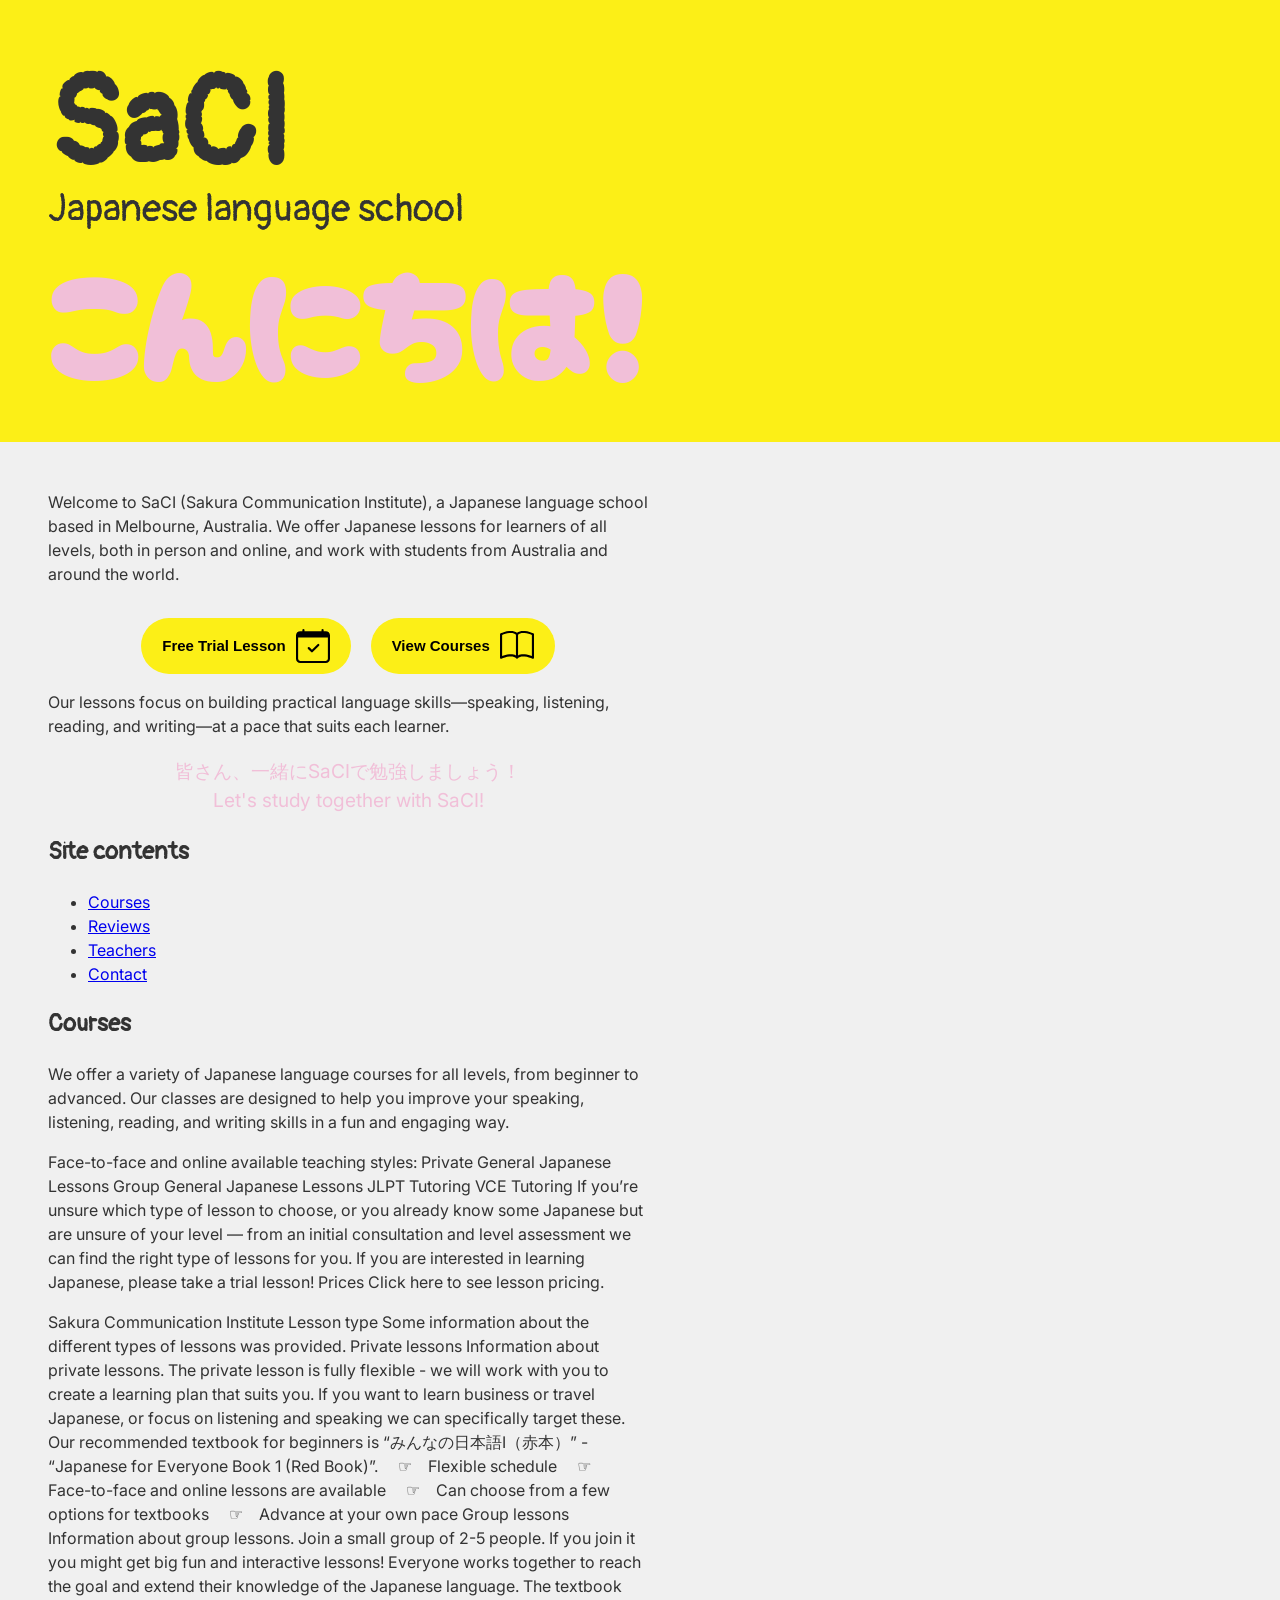
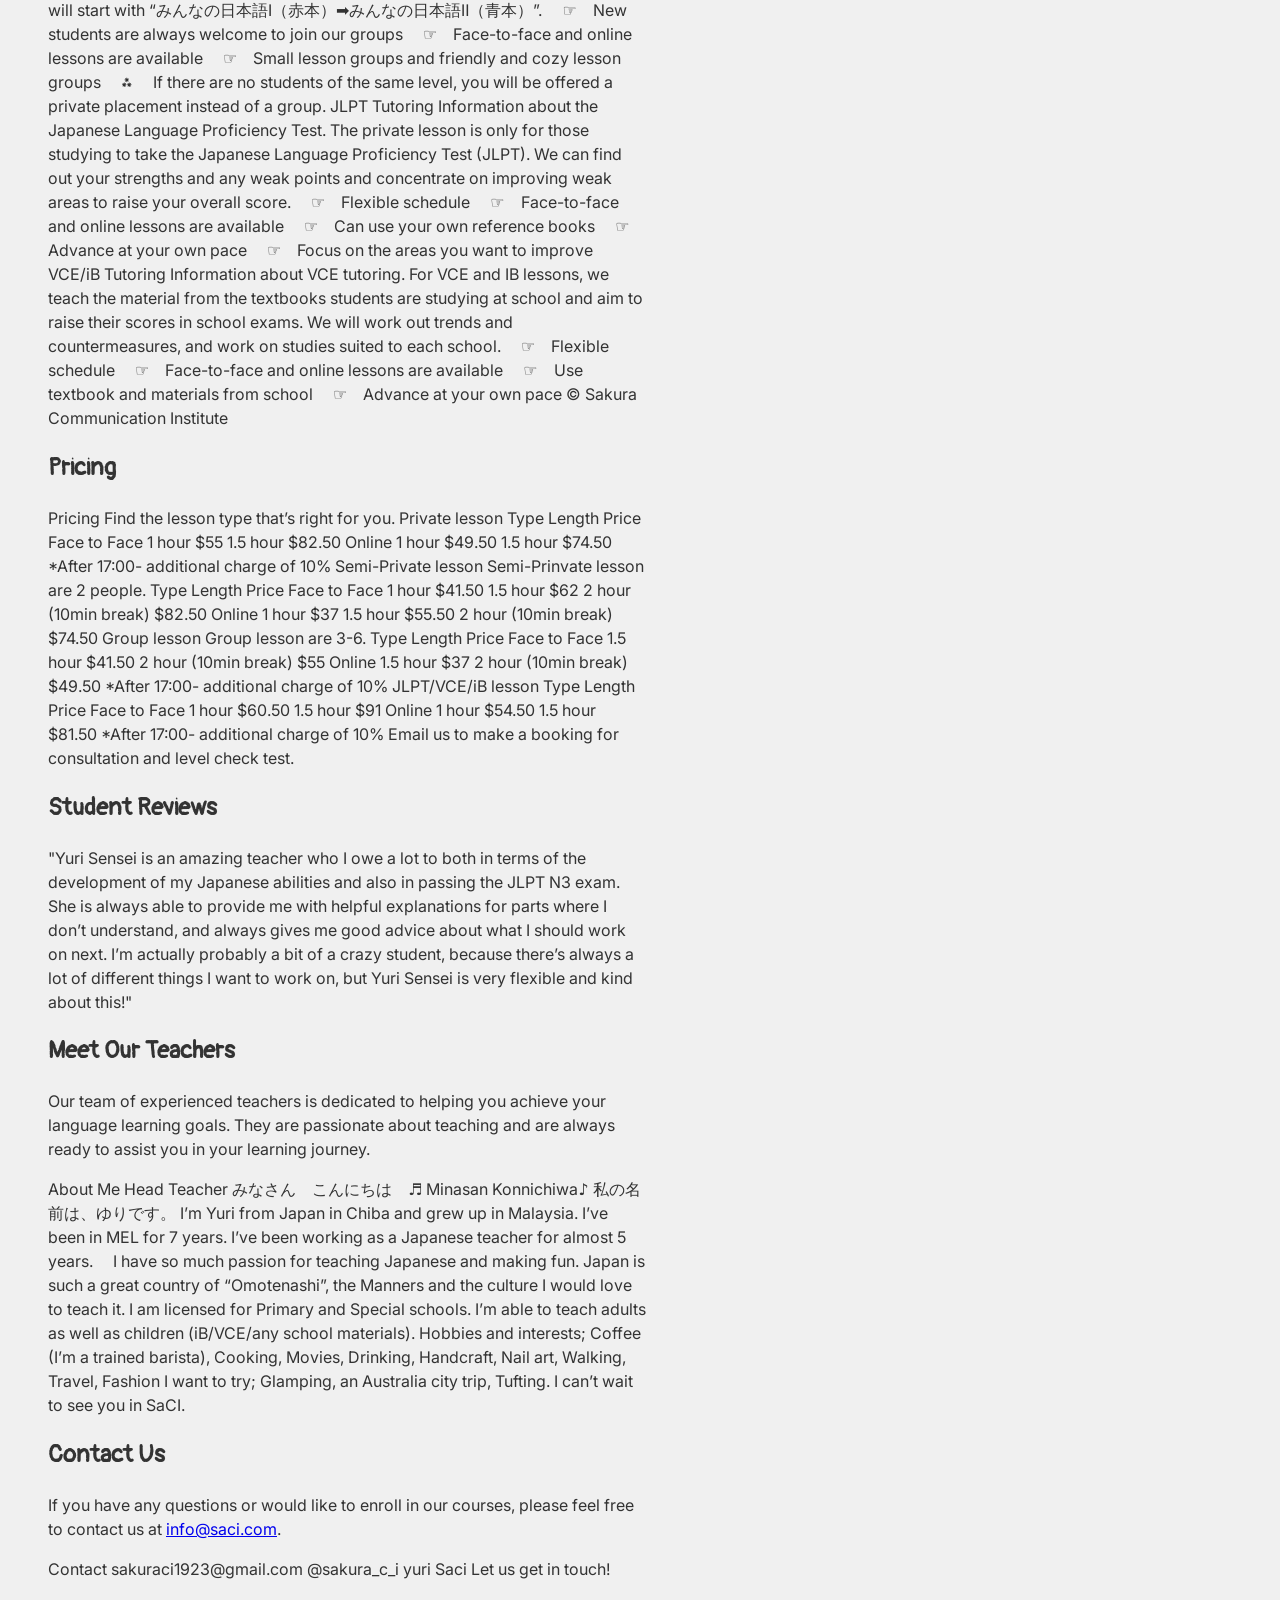
==== contact.html @ 6fa73f27 "Left aligned style" ====
<!doctype html>
<html lang="en">

<head>
    <meta charset="utf-8">
    <meta name="viewport" content="width=device-width, initial-scale=1.0">
    <link rel="stylesheet" href="css/default.css">
    <link rel="preconnect" href="https://fonts.googleapis.com">
    <link rel="preconnect" href="https://fonts.gstatic.com" crossorigin>
    <link
        href="https://fonts.googleapis.com/css2?family=Inter:ital,opsz,wght@0,14..32,100..900;1,14..32,100..900&display=swap"
        rel="stylesheet">
    <link href="https://fonts.googleapis.com/css2?family=Cherry+Bomb+One&family=Pangolin&display=swap" rel="stylesheet">
    <title>SaCI &mdash; Japanese language school</title>
</head>

<body>
    <div class="banner">
        <h1 class="saci-logo">SaCI</h1>
        <p class="saci-subtitle">Japanese language school</p>

        <p class="greeting">
            <span lang="ja" class="cherry-bomb-one-regular">こんにちは！</span>
        </p>
    </div>
    <div class="wrapper">

        <p>Welcome to SaCI (Sakura Communication Institute), a Japanese language school based in Melbourne, Australia.
            We offer Japanese lessons for learners of all levels, both in person and online, and work with students from
            Australia and around the world.</p>


        <div class="cta-buttons">
            <a href="trial.html">
            <button>
                <span>Free Trial Lesson</span>
                <svg xmlns="http://www.w3.org/2000/svg" width="34" height="34" fill="currentColor"
                    class="bi bi-calendar-check" viewBox="0 0 16 16">
                    <path
                        d="M10.854 7.146a.5.5 0 0 1 0 .708l-3 3a.5.5 0 0 1-.708 0l-1.5-1.5a.5.5 0 1 1 .708-.708L7.5 9.793l2.646-2.647a.5.5 0 0 1 .708 0" />
                    <path
                        d="M3.5 0a.5.5 0 0 1 .5.5V1h8V.5a.5.5 0 0 1 1 0V1h1a2 2 0 0 1 2 2v11a2 2 0 0 1-2 2H2a2 2 0 0 1-2-2V3a2 2 0 0 1 2-2h1V.5a.5.5 0 0 1 .5-.5M1 4v10a1 1 0 0 0 1 1h12a1 1 0 0 0 1-1V4z" />
                </svg>
            </button>
            </a>

            <a href="courses.html">
            <button>
                <span>View Courses</span>
                <svg xmlns="http://www.w3.org/2000/svg" width="34" height="34" fill="currentColor" class="bi bi-book"
                    viewBox="0 0 16 16">
                    <path
                        d="M1 2.828c.885-.37 2.154-.769 3.388-.893 1.33-.134 2.458.063 3.112.752v9.746c-.935-.53-2.12-.603-3.213-.493-1.18.12-2.37.461-3.287.811zm7.5-.141c.654-.689 1.782-.886 3.112-.752 1.234.124 2.503.523 3.388.893v9.923c-.918-.35-2.107-.692-3.287-.81-1.094-.111-2.278-.039-3.213.492zM8 1.783C7.015.936 5.587.81 4.287.94c-1.514.153-3.042.672-3.994 1.105A.5.5 0 0 0 0 2.5v11a.5.5 0 0 0 .707.455c.882-.4 2.303-.881 3.68-1.02 1.409-.142 2.59.087 3.223.877a.5.5 0 0 0 .78 0c.633-.79 1.814-1.019 3.222-.877 1.378.139 2.8.62 3.681 1.02A.5.5 0 0 0 16 13.5v-11a.5.5 0 0 0-.293-.455c-.952-.433-2.48-.952-3.994-1.105C10.413.809 8.985.936 8 1.783" />
                </svg>
            </button>
            </a>
            <!-- https://icons.getbootstrap.com/icons/book/ -->
        </div>

        <p>Our lessons focus on building practical language skills—speaking, listening, reading, and writing—at a pace
            that suits each learner.</p>

        <p lang="ja" class="body-large">皆さん、一緒にSaCIで勉強しましょう！</br>Let's study together with SaCI!</p>

        <nav>
            <h2>Site contents</h2>
            <ul>
                <li><a href="#courses">Courses</a></li>
                <li><a href="#reviews">Reviews</a></li>
                <li><a href="#teachers">Teachers</a></li>
                <li><a href="#contact">Contact</a></li>
            </ul>
        </nav>

        <section id="courses">
            <h2>Courses</h2>
            <p>We offer a variety of Japanese language courses for all levels, from beginner to advanced. Our classes
                are designed to help you improve your speaking, listening, reading, and writing skills in a fun and
                engaging way.</p>

            <p>Face-to-face and online available teaching styles:

                Private General Japanese Lessons
                Group General Japanese Lessons
                JLPT Tutoring
                VCE Tutoring
                If you’re unsure which type of lesson to choose, or you already know some Japanese but are unsure of
                your level — from an initial consultation and level assessment we can find the right type of lessons for
                you.

                If you are interested in learning Japanese, please take a trial lesson!

                Prices
                Click here to see lesson pricing.</p>

            <p> Sakura Communication Institute
                Lesson type
                Some information about the different types of lessons was provided.

                Private lessons
                Information about private lessons.

                The private lesson is fully flexible - we will work with you to create a learning plan that suits you.
                If you want to learn business or travel Japanese, or focus on listening and speaking we can specifically
                target these.

                Our recommended textbook for beginners is “みんなの日本語Ⅰ（赤本）” - “Japanese for Everyone Book 1 (Red Book)”.

                　☞　Flexible schedule

                　☞　Face-to-face and online lessons are available

                　☞　Can choose from a few options for textbooks

                　☞　Advance at your own pace

                Group lessons
                Information about group lessons.

                Join a small group of 2-5 people. If you join it you might get big fun and interactive lessons! Everyone
                works together to reach the goal and extend their knowledge of the Japanese language.

                The textbook will start with “みんなの日本語Ⅰ（赤本）➡みんなの日本語Ⅱ（青本）”.

                　☞　New students are always welcome to join our groups

                　☞　Face-to-face and online lessons are available

                　☞　Small lesson groups and friendly and cozy lesson groups

                　⁂ 　If there are no students of the same level, you will be offered a private placement instead of a
                group.

                JLPT Tutoring
                Information about the Japanese Language Proficiency Test.

                The private lesson is only for those studying to take the Japanese Language Proficiency Test (JLPT). We
                can find out your strengths and any weak points and concentrate on improving weak areas to raise your
                overall score.

                　☞　Flexible schedule

                　☞　Face-to-face and online lessons are available

                　☞　Can use your own reference books

                　☞　Advance at your own pace

                　☞　Focus on the areas you want to improve

                VCE/iB Tutoring
                Information about VCE tutoring.

                For VCE and IB lessons, we teach the material from the textbooks students are studying at school and aim
                to raise their scores in school exams.

                We will work out trends and countermeasures, and work on studies suited to each school.

                　☞　Flexible schedule

                　☞　Face-to-face and online lessons are available

                　☞　Use textbook and materials from school

                　☞　Advance at your own pace

                © Sakura Communication Institute</p>
        </section>

        <section id="Pricing">
            <h2>Pricing</h2>
            <p>Pricing
                Find the lesson type that’s right for you.

                Private lesson
                Type Length Price
                Face to Face 1 hour $55
                1.5 hour $82.50
                Online 1 hour $49.50
                1.5 hour $74.50
                *After 17:00- additional charge of 10%

                Semi-Private lesson
                Semi-Prinvate lesson are 2 people.

                Type Length Price
                Face to Face 1 hour $41.50
                1.5 hour $62
                2 hour (10min break) $82.50
                Online 1 hour $37
                1.5 hour $55.50
                2 hour (10min break) $74.50
                Group lesson
                Group lesson are 3-6.

                Type Length Price
                Face to Face 1.5 hour $41.50
                2 hour (10min break) $55
                Online 1.5 hour $37
                2 hour (10min break) $49.50
                *After 17:00- additional charge of 10%

                JLPT/VCE/iB lesson
                Type Length Price
                Face to Face 1 hour $60.50
                1.5 hour $91
                Online 1 hour $54.50
                1.5 hour $81.50
                *After 17:00- additional charge of 10%

                Email us to make a booking for consultation and level check test.</p>
        </section>

        <section id="reviews">
            <h2>Student Reviews</h2>
            <p>"Yuri Sensei is an amazing teacher who I owe a lot to both in terms of the development of my Japanese
                abilities and also in passing the JLPT N3 exam. She is always able to provide me with helpful
                explanations for parts where I don’t understand, and always gives me good advice about what I should
                work on next. I’m actually probably a bit of a crazy student, because there’s always a lot of different
                things I want to work on, but Yuri Sensei is very flexible and kind about this!"</p>
        </section>

        <section id="teachers">
            <h2>Meet Our Teachers</h2>
            <p>Our team of experienced teachers is dedicated to helping you achieve your language learning goals. They
                are passionate about teaching and are always ready to assist you in your learning journey.</p>
            <p>About Me
                Head Teacher
                みなさん　こんにちは　♬

                Minasan Konnichiwa♪

                私の名前は、ゆりです。

                I’m Yuri from Japan in Chiba and grew up in Malaysia. I’ve been in MEL for 7 years.

                I’ve been working as a Japanese teacher for almost 5 years.　

                I have so much passion for teaching Japanese and making fun. Japan is such a great country of
                “Omotenashi”, the Manners and the culture I would love to teach it.

                I am licensed for Primary and Special schools. I’m able to teach adults as well as children (iB/VCE/any
                school materials).

                Hobbies and interests; Coffee (I’m a trained barista), Cooking, Movies, Drinking, Handcraft, Nail art,
                Walking, Travel, Fashion

                I want to try; Glamping, an Australia city trip, Tufting.

                I can’t wait to see you in SaCI.</p>
        </section>

        <section id="contact">
            <h2>Contact Us</h2>
            <p>If you have any questions or would like to enroll in our courses, please feel free to contact us at <a
                    href="mailto:info@saci.com">info@saci.com</a>.</p>
            <p>Contact
                sakuraci1923@gmail.com

                @sakura_c_i

                yuri Saci

                Let us get in touch!</p>
        </section>

    </div>
</body>

</html>
---- css/default.css ----
/* define a color variable */
:root {
    --primary-color: #ff6347;
    /* tomato */
    --secondary-color: #4caf50;
    /* green */
    --background-color: #f0f0f0;
    /* --background-color: #f0efe7; */
    /* light gray */
    --text-color: #333333;
    /* dark gray */

    --saci-yellow: #fcef17;
    --saci-green: #afd463;
    --saci-pink: #f1bfd8;
}

body {
    font-weight: 400;
    font-style: normal;
    color: var(--text-color);
    margin: 0;
    background-color: var(--background-color);
}

.banner {
    background-color: var(--saci-yellow);
    /* background-image: url("../media/pink-riso.jpg"); */
    padding: 3em;
}

.saci-logo {
    color: var(--text-color);
    font-family: "Pangolin", cursive;
    /* make this text wide enough to fit the container */
    /* font-size: clamp(1.5rem, 6vw, 5rem); */
    font-size: calc((100vw - 2em) / 10);
    margin: 0;
    padding: 0;
}

.saci-subtitle {
    color: var(--text-color);
    font-family: "Pangolin", cursive;
    font-size: calc((100vw - 2em) / 32);
    margin: 0;
    padding: 0;
    line-height: 0.25;
}

.greeting {
    color: var(--saci-pink);
    font-size: calc((100vw - 2em) / 8);
    margin: 0.25em 0 0 0;
    padding: 0;
    line-height: 0.8;
}

.wrapper {
    margin: 3em;
    max-width: 60ch;
    font-family: "Inter", system-ui;
    line-height: 1.5;
}

.cherry-bomb-one-regular {
  font-family: "Cherry Bomb One", system-ui;
  font-weight: 400;
  font-style: normal;
  /* font-size: 3em; */
}

.body-large {
    font-size: larger;
    color: var(--saci-pink);
    text-align: center;
}

h1, h2, h3, h4, h5, h6 {
    font-family: "Pangolin", cursive;
    font-weight: 700;
    font-style: normal;
}

/* * * * BUTTON * * * */

.cta-buttons {
    display: flex;
    gap: 20px;
    justify-content: center;
    margin-top: 2em;
}

.cta-buttons a {
    text-decoration: none;
}

button {
  cursor: pointer;
  font-weight: 700;
  transition: all 0.2s;
  padding: 10px 20px;
  border-radius: 100px;
  background: var(--saci-yellow);
  border: 1px solid transparent;
  display: flex;
  align-items: center;
  font-size: 15px;
}

button:hover {
  background: #fce117;
}

button > svg {
  width: 34px;
  margin-left: 10px;
  transition: transform 0.3s ease-in-out;
}

button:hover svg {
  transform: translateX(5px);
}

button:active {
  transform: scale(0.95);
}
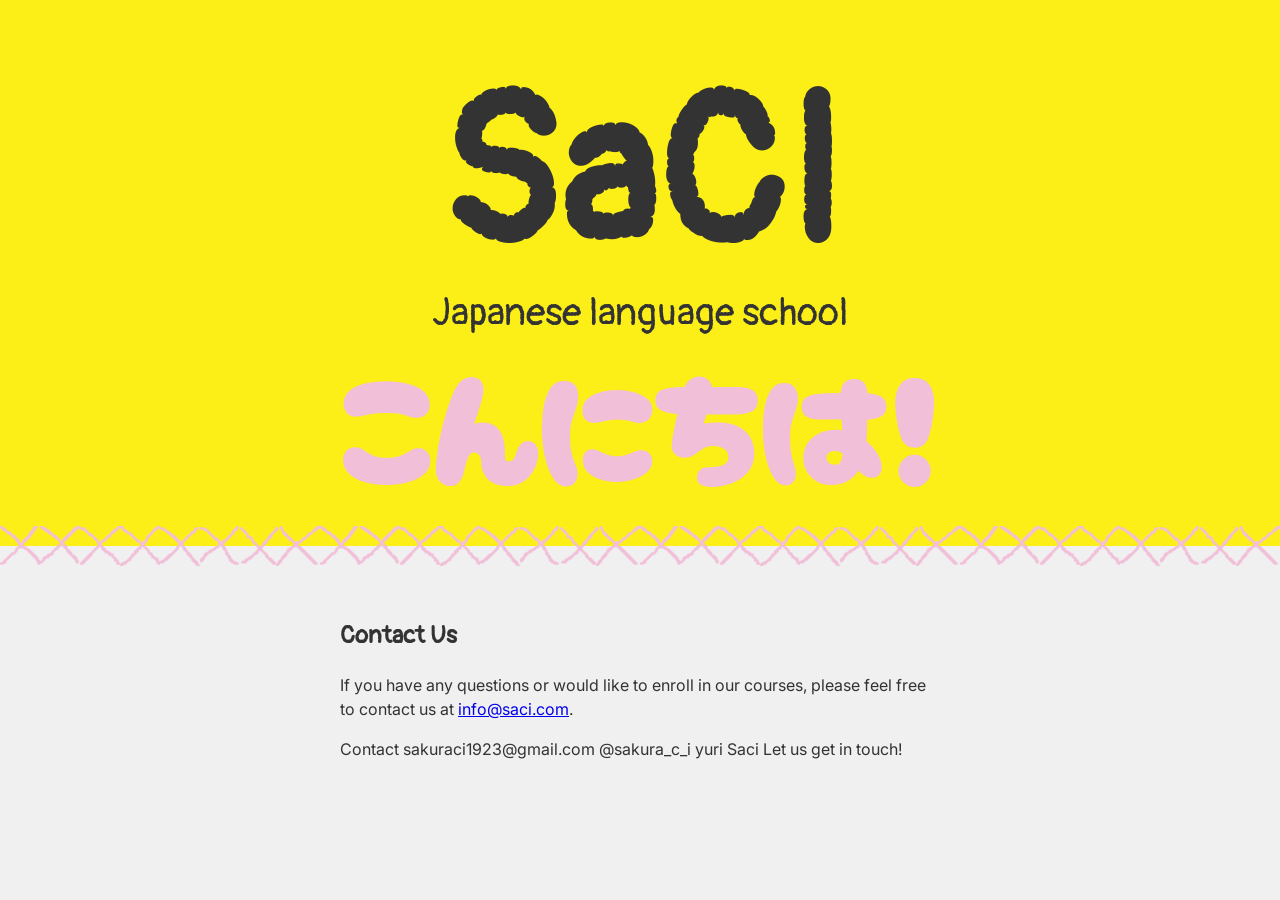
==== commit 27517d71: "Centred style" ====
--- a/contact.html
+++ b/contact.html
@@ -16,7 +16,7 @@
 
 <body>
     <div class="banner">
-        <h1 class="saci-logo">SaCI</h1>
+        <a href="index.html"><h1 class="saci-logo">SaCI</h1></a>
         <p class="saci-subtitle">Japanese language school</p>
 
         <p class="greeting">
@@ -25,230 +25,6 @@
     </div>
     <div class="wrapper">
 
-        <p>Welcome to SaCI (Sakura Communication Institute), a Japanese language school based in Melbourne, Australia.
-            We offer Japanese lessons for learners of all levels, both in person and online, and work with students from
-            Australia and around the world.</p>
-
-
-        <div class="cta-buttons">
-            <a href="trial.html">
-            <button>
-                <span>Free Trial Lesson</span>
-                <svg xmlns="http://www.w3.org/2000/svg" width="34" height="34" fill="currentColor"
-                    class="bi bi-calendar-check" viewBox="0 0 16 16">
-                    <path
-                        d="M10.854 7.146a.5.5 0 0 1 0 .708l-3 3a.5.5 0 0 1-.708 0l-1.5-1.5a.5.5 0 1 1 .708-.708L7.5 9.793l2.646-2.647a.5.5 0 0 1 .708 0" />
-                    <path
-                        d="M3.5 0a.5.5 0 0 1 .5.5V1h8V.5a.5.5 0 0 1 1 0V1h1a2 2 0 0 1 2 2v11a2 2 0 0 1-2 2H2a2 2 0 0 1-2-2V3a2 2 0 0 1 2-2h1V.5a.5.5 0 0 1 .5-.5M1 4v10a1 1 0 0 0 1 1h12a1 1 0 0 0 1-1V4z" />
-                </svg>
-            </button>
-            </a>
-
-            <a href="courses.html">
-            <button>
-                <span>View Courses</span>
-                <svg xmlns="http://www.w3.org/2000/svg" width="34" height="34" fill="currentColor" class="bi bi-book"
-                    viewBox="0 0 16 16">
-                    <path
-                        d="M1 2.828c.885-.37 2.154-.769 3.388-.893 1.33-.134 2.458.063 3.112.752v9.746c-.935-.53-2.12-.603-3.213-.493-1.18.12-2.37.461-3.287.811zm7.5-.141c.654-.689 1.782-.886 3.112-.752 1.234.124 2.503.523 3.388.893v9.923c-.918-.35-2.107-.692-3.287-.81-1.094-.111-2.278-.039-3.213.492zM8 1.783C7.015.936 5.587.81 4.287.94c-1.514.153-3.042.672-3.994 1.105A.5.5 0 0 0 0 2.5v11a.5.5 0 0 0 .707.455c.882-.4 2.303-.881 3.68-1.02 1.409-.142 2.59.087 3.223.877a.5.5 0 0 0 .78 0c.633-.79 1.814-1.019 3.222-.877 1.378.139 2.8.62 3.681 1.02A.5.5 0 0 0 16 13.5v-11a.5.5 0 0 0-.293-.455c-.952-.433-2.48-.952-3.994-1.105C10.413.809 8.985.936 8 1.783" />
-                </svg>
-            </button>
-            </a>
-            <!-- https://icons.getbootstrap.com/icons/book/ -->
-        </div>
-
-        <p>Our lessons focus on building practical language skills—speaking, listening, reading, and writing—at a pace
-            that suits each learner.</p>
-
-        <p lang="ja" class="body-large">皆さん、一緒にSaCIで勉強しましょう！</br>Let's study together with SaCI!</p>
-
-        <nav>
-            <h2>Site contents</h2>
-            <ul>
-                <li><a href="#courses">Courses</a></li>
-                <li><a href="#reviews">Reviews</a></li>
-                <li><a href="#teachers">Teachers</a></li>
-                <li><a href="#contact">Contact</a></li>
-            </ul>
-        </nav>
-
-        <section id="courses">
-            <h2>Courses</h2>
-            <p>We offer a variety of Japanese language courses for all levels, from beginner to advanced. Our classes
-                are designed to help you improve your speaking, listening, reading, and writing skills in a fun and
-                engaging way.</p>
-
-            <p>Face-to-face and online available teaching styles:
-
-                Private General Japanese Lessons
-                Group General Japanese Lessons
-                JLPT Tutoring
-                VCE Tutoring
-                If you’re unsure which type of lesson to choose, or you already know some Japanese but are unsure of
-                your level — from an initial consultation and level assessment we can find the right type of lessons for
-                you.
-
-                If you are interested in learning Japanese, please take a trial lesson!
-
-                Prices
-                Click here to see lesson pricing.</p>
-
-            <p> Sakura Communication Institute
-                Lesson type
-                Some information about the different types of lessons was provided.
-
-                Private lessons
-                Information about private lessons.
-
-                The private lesson is fully flexible - we will work with you to create a learning plan that suits you.
-                If you want to learn business or travel Japanese, or focus on listening and speaking we can specifically
-                target these.
-
-                Our recommended textbook for beginners is “みんなの日本語Ⅰ（赤本）” - “Japanese for Everyone Book 1 (Red Book)”.
-
-                　☞　Flexible schedule
-
-                　☞　Face-to-face and online lessons are available
-
-                　☞　Can choose from a few options for textbooks
-
-                　☞　Advance at your own pace
-
-                Group lessons
-                Information about group lessons.
-
-                Join a small group of 2-5 people. If you join it you might get big fun and interactive lessons! Everyone
-                works together to reach the goal and extend their knowledge of the Japanese language.
-
-                The textbook will start with “みんなの日本語Ⅰ（赤本）➡みんなの日本語Ⅱ（青本）”.
-
-                　☞　New students are always welcome to join our groups
-
-                　☞　Face-to-face and online lessons are available
-
-                　☞　Small lesson groups and friendly and cozy lesson groups
-
-                　⁂ 　If there are no students of the same level, you will be offered a private placement instead of a
-                group.
-
-                JLPT Tutoring
-                Information about the Japanese Language Proficiency Test.
-
-                The private lesson is only for those studying to take the Japanese Language Proficiency Test (JLPT). We
-                can find out your strengths and any weak points and concentrate on improving weak areas to raise your
-                overall score.
-
-                　☞　Flexible schedule
-
-                　☞　Face-to-face and online lessons are available
-
-                　☞　Can use your own reference books
-
-                　☞　Advance at your own pace
-
-                　☞　Focus on the areas you want to improve
-
-                VCE/iB Tutoring
-                Information about VCE tutoring.
-
-                For VCE and IB lessons, we teach the material from the textbooks students are studying at school and aim
-                to raise their scores in school exams.
-
-                We will work out trends and countermeasures, and work on studies suited to each school.
-
-                　☞　Flexible schedule
-
-                　☞　Face-to-face and online lessons are available
-
-                　☞　Use textbook and materials from school
-
-                　☞　Advance at your own pace
-
-                © Sakura Communication Institute</p>
-        </section>
-
-        <section id="Pricing">
-            <h2>Pricing</h2>
-            <p>Pricing
-                Find the lesson type that’s right for you.
-
-                Private lesson
-                Type Length Price
-                Face to Face 1 hour $55
-                1.5 hour $82.50
-                Online 1 hour $49.50
-                1.5 hour $74.50
-                *After 17:00- additional charge of 10%
-
-                Semi-Private lesson
-                Semi-Prinvate lesson are 2 people.
-
-                Type Length Price
-                Face to Face 1 hour $41.50
-                1.5 hour $62
-                2 hour (10min break) $82.50
-                Online 1 hour $37
-                1.5 hour $55.50
-                2 hour (10min break) $74.50
-                Group lesson
-                Group lesson are 3-6.
-
-                Type Length Price
-                Face to Face 1.5 hour $41.50
-                2 hour (10min break) $55
-                Online 1.5 hour $37
-                2 hour (10min break) $49.50
-                *After 17:00- additional charge of 10%
-
-                JLPT/VCE/iB lesson
-                Type Length Price
-                Face to Face 1 hour $60.50
-                1.5 hour $91
-                Online 1 hour $54.50
-                1.5 hour $81.50
-                *After 17:00- additional charge of 10%
-
-                Email us to make a booking for consultation and level check test.</p>
-        </section>
-
-        <section id="reviews">
-            <h2>Student Reviews</h2>
-            <p>"Yuri Sensei is an amazing teacher who I owe a lot to both in terms of the development of my Japanese
-                abilities and also in passing the JLPT N3 exam. She is always able to provide me with helpful
-                explanations for parts where I don’t understand, and always gives me good advice about what I should
-                work on next. I’m actually probably a bit of a crazy student, because there’s always a lot of different
-                things I want to work on, but Yuri Sensei is very flexible and kind about this!"</p>
-        </section>
-
-        <section id="teachers">
-            <h2>Meet Our Teachers</h2>
-            <p>Our team of experienced teachers is dedicated to helping you achieve your language learning goals. They
-                are passionate about teaching and are always ready to assist you in your learning journey.</p>
-            <p>About Me
-                Head Teacher
-                みなさん　こんにちは　♬
-
-                Minasan Konnichiwa♪
-
-                私の名前は、ゆりです。
-
-                I’m Yuri from Japan in Chiba and grew up in Malaysia. I’ve been in MEL for 7 years.
-
-                I’ve been working as a Japanese teacher for almost 5 years.　
-
-                I have so much passion for teaching Japanese and making fun. Japan is such a great country of
-                “Omotenashi”, the Manners and the culture I would love to teach it.
-
-                I am licensed for Primary and Special schools. I’m able to teach adults as well as children (iB/VCE/any
-                school materials).
-
-                Hobbies and interests; Coffee (I’m a trained barista), Cooking, Movies, Drinking, Handcraft, Nail art,
-                Walking, Travel, Fashion
-
-                I want to try; Glamping, an Australia city trip, Tufting.
-
-                I can’t wait to see you in SaCI.</p>
-        </section>
 
         <section id="contact">
             <h2>Contact Us</h2>
--- a/css/default.css
+++ b/css/default.css
@@ -24,17 +24,39 @@
 }
 
 .banner {
+    text-align: center;
     background-color: var(--saci-yellow);
     /* background-image: url("../media/pink-riso.jpg"); */
     padding: 3em;
+    position: relative;
+}
+
+.banner::after {
+  content: "";
+  position: absolute;
+  left: 0;
+  right: 0;
+  bottom: -20px; /* half overlap */
+  height: 40px;  /* image height */
+  background: url("../media/pink-batsu.png") repeat-x;
+  background-size: auto 40px;
+  pointer-events: none;
+}
+
+.banner a {
+    text-decoration: none;
+    color: var(--text-color);
+}
+
+.banner a:hover {
+    color: var(--saci-green);
 }
 
 .saci-logo {
-    color: var(--text-color);
     font-family: "Pangolin", cursive;
     /* make this text wide enough to fit the container */
     /* font-size: clamp(1.5rem, 6vw, 5rem); */
-    font-size: calc((100vw - 2em) / 10);
+    font-size: calc((100vw - 2em) / 6);
     margin: 0;
     padding: 0;
 }
@@ -57,7 +79,7 @@
 }
 
 .wrapper {
-    margin: 3em;
+    margin: 3em auto;
     max-width: 60ch;
     font-family: "Inter", system-ui;
     line-height: 1.5;
@@ -70,13 +92,25 @@
   /* font-size: 3em; */
 }
 
-.body-large {
-    font-size: larger;
-    color: var(--saci-pink);
+.kiwi-maru-regular {
+  font-family: "Kiwi Maru", serif;
+  font-weight: 400;
+  font-style: normal;
+}
+
+.centered {
     text-align: center;
 }
 
+.kiwi-maru {
+    background-color: var(--saci-pink);
+    font-family: "Kiwi Maru", serif;
+    font-size: 1.5em;
+    color: var(--text-color);
+}
+
 h1, h2, h3, h4, h5, h6 {
+    margin-top: 3em;
     font-family: "Pangolin", cursive;
     font-weight: 700;
     font-style: normal;
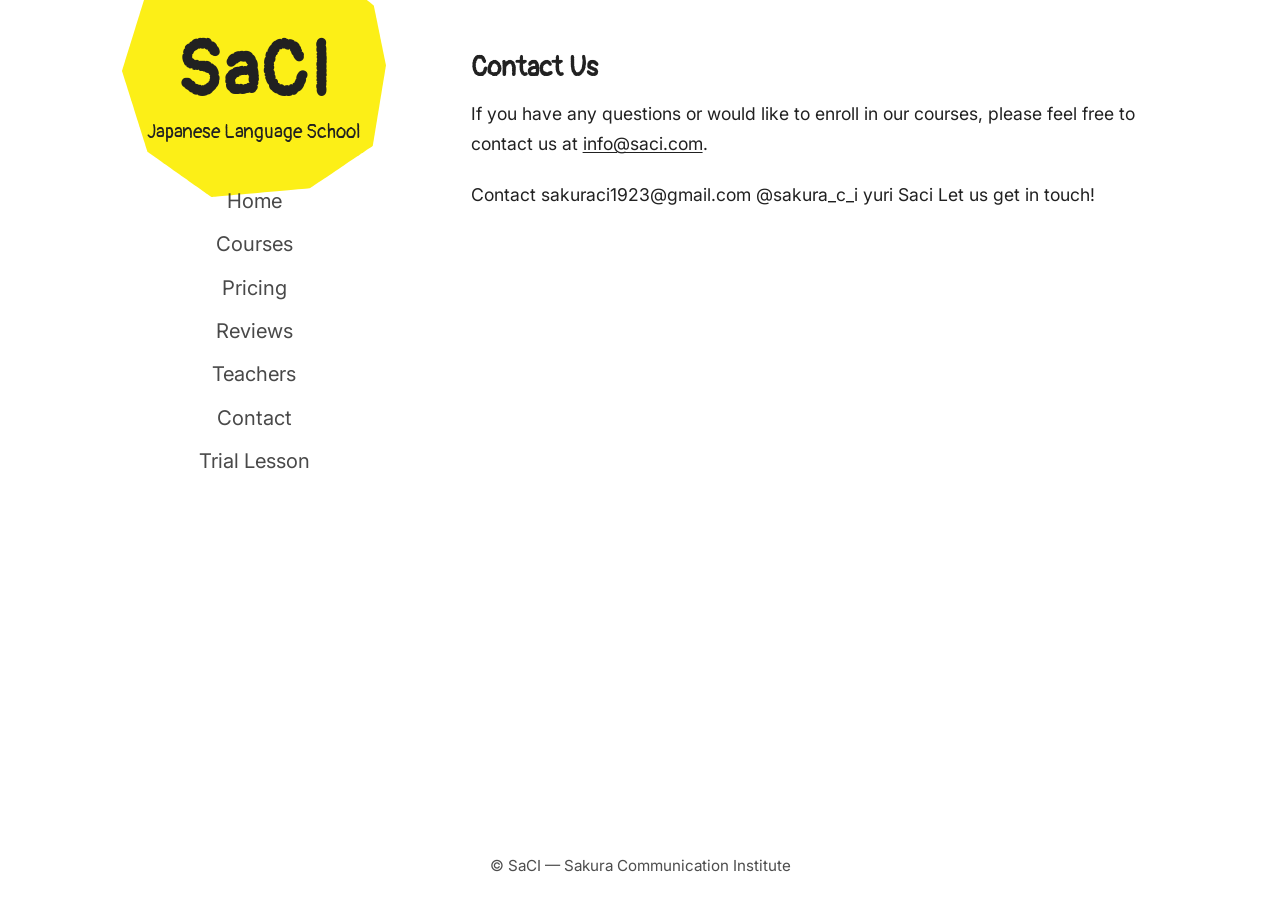
==== commit dd675dd7: "New style" ====
--- a/contact.html
+++ b/contact.html
@@ -7,25 +7,31 @@
     <link rel="stylesheet" href="css/default.css">
     <link rel="preconnect" href="https://fonts.googleapis.com">
     <link rel="preconnect" href="https://fonts.gstatic.com" crossorigin>
-    <link
-        href="https://fonts.googleapis.com/css2?family=Inter:ital,opsz,wght@0,14..32,100..900;1,14..32,100..900&display=swap"
-        rel="stylesheet">
-    <link href="https://fonts.googleapis.com/css2?family=Cherry+Bomb+One&family=Pangolin&display=swap" rel="stylesheet">
+    <link href="https://fonts.googleapis.com/css2?family=Inter:ital,opsz,wght@0,14..32,100..900;1,14..32,100..900&display=swap" rel="stylesheet">
+    <link href="https://fonts.googleapis.com/css2?family=Cherry+Bomb+One&family=Kiwi+Maru&family=Pangolin&display=swap" rel="stylesheet">
     <title>SaCI &mdash; Japanese language school</title>
 </head>
 
 <body>
-    <div class="banner">
-        <a href="index.html"><h1 class="saci-logo">SaCI</h1></a>
-        <p class="saci-subtitle">Japanese language school</p>
+    <div class="wrapper">
+        <header>
+            <h1 class="saci-logo">SaCI</h1>
+            <p class="saci-subtitle">Japanese Language School</p>
 
-        <p class="greeting">
-            <span lang="ja" class="cherry-bomb-one-regular">こんにちは！</span>
-        </p>
-    </div>
-    <div class="wrapper">
+            <nav aria-label="Main navigation">
+                <ul>
+                    <li><a href="index.html">Home</a></li>
+                    <li><a href="courses.html">Courses</a></li>
+                    <li><a href="pricing.html">Pricing</a></li>
+                    <li><a href="reviews.html">Reviews</a></li>
+                    <li><a href="teachers.html">Teachers</a></li>
+                    <li><a href="contact.html">Contact</a></li>
+                    <li><a href="trial.html">Trial Lesson</a></li>
+                </ul>
+            </nav>
+        </header>
 
-
+        <main>
         <section id="contact">
             <h2>Contact Us</h2>
             <p>If you have any questions or would like to enroll in our courses, please feel free to contact us at <a
@@ -39,8 +45,11 @@
 
                 Let us get in touch!</p>
         </section>
-
+        </main>
     </div>
+    <footer class="site-footer">
+        <p>&copy; SaCI &mdash; Sakura Communication Institute</p>
+    </footer>
 </body>
 
 </html>
--- a/css/default.css
+++ b/css/default.css
@@ -1,18 +1,12 @@
-/* define a color variable */
 :root {
-    --primary-color: #ff6347;
-    /* tomato */
-    --secondary-color: #4caf50;
-    /* green */
-    --background-color: #f0f0f0;
-    /* --background-color: #f0efe7; */
-    /* light gray */
-    --text-color: #333333;
-    /* dark gray */
-
+    --background-color: #ffffff;
+    --text-color: #212121;
     --saci-yellow: #fcef17;
     --saci-green: #afd463;
     --saci-pink: #f1bfd8;
+    --content-max: 720px;
+    --nav-max: 30ch;
+    --layout-gap: clamp(1.5rem, 4vw, 4rem);
 }
 
 body {
@@ -20,43 +14,19 @@
     font-style: normal;
     color: var(--text-color);
     margin: 0;
+    min-height: 100vh;
+    display: flex;
+    flex-direction: column;
     background-color: var(--background-color);
-}
-
-.banner {
-    text-align: center;
-    background-color: var(--saci-yellow);
-    /* background-image: url("../media/pink-riso.jpg"); */
-    padding: 3em;
-    position: relative;
-}
-
-.banner::after {
-  content: "";
-  position: absolute;
-  left: 0;
-  right: 0;
-  bottom: -20px; /* half overlap */
-  height: 40px;  /* image height */
-  background: url("../media/pink-batsu.png") repeat-x;
-  background-size: auto 40px;
-  pointer-events: none;
-}
-
-.banner a {
-    text-decoration: none;
-    color: var(--text-color);
-}
-
-.banner a:hover {
-    color: var(--saci-green);
+    font-family: "Inter", system-ui;
+    font-size: 1.1rem;
+    line-height: 1.75;
 }
 
 .saci-logo {
     font-family: "Pangolin", cursive;
-    /* make this text wide enough to fit the container */
-    /* font-size: clamp(1.5rem, 6vw, 5rem); */
-    font-size: calc((100vw - 2em) / 6);
+    font-size: clamp(2.3rem, 6vw, 5rem);
+    letter-spacing: 0.02em;
     margin: 0;
     padding: 0;
 }
@@ -64,38 +34,118 @@
 .saci-subtitle {
     color: var(--text-color);
     font-family: "Pangolin", cursive;
-    font-size: calc((100vw - 2em) / 32);
+    font-size: clamp(0.95rem, 2vw, 1.2rem);
+    margin: 0.1rem 0 0;
+    padding: 0;
+    text-align: center;
+    line-height: 1.1;
+}
+
+.greeting {
+    /* color: var(--saci-pink); */
+    font-size: clamp(2rem, 5.5vw, 4rem);
+    margin: 0.2em 0 0 0;
+    padding: 0;
+    line-height: 0.8;
+}
+
+.wrapper {
+    flex: 1 0 auto;
+    margin: 3.2rem auto;
+    max-width: calc(var(--content-max) + var(--nav-max) + var(--layout-gap) + 2.5rem);
+    padding: 0 1.25rem;
+    display: grid;
+    grid-template-columns: minmax(0, var(--nav-max)) minmax(0, var(--content-max));
+    justify-content: center;
+    gap: clamp(1.75rem, 4vw, 4rem);
+    align-items: baseline;
+}
+
+.wrapper>header {
+    max-width: var(--nav-max);
+    position: sticky;
+    top: 1.5rem;
+    z-index: 0;
+    isolation: isolate;
+}
+
+.wrapper>header .saci-logo {
+    position: relative;
+    width: 100%;
+    text-align: center;
+}
+
+.wrapper>header .saci-logo::before {
+    content: "";
+    position: absolute;
+    top: 50%;
+    left: 50%;
+    width: 80%;
+    aspect-ratio: 1 / 1;
+    background: url("../media/yellow-circle.svg") no-repeat center;
+    background-size: 100% auto;
+    transform: translate(-50%, -50%);
+    z-index: -1;
+    pointer-events: none;
+}
+
+.wrapper>header nav {
+    margin-top: 2.5rem;
+}
+
+.wrapper>header nav ul {
+    font-size: 1.15em;
+    list-style: none;
     margin: 0;
     padding: 0;
-    line-height: 0.25;
-}
-
-.greeting {
-    color: var(--saci-pink);
-    font-size: calc((100vw - 2em) / 8);
-    margin: 0.25em 0 0 0;
-    padding: 0;
-    line-height: 0.8;
-}
-
-.wrapper {
-    margin: 3em auto;
-    max-width: 60ch;
-    font-family: "Inter", system-ui;
-    line-height: 1.5;
+    display: flex;
+    flex-direction: column;
+    align-items: center;
+    gap: 0.5rem;
+}
+
+.wrapper>header nav a {
+    text-decoration: none;
+    color: var(--text-color);
+    opacity: 0.82;
+}
+
+.wrapper>header nav a:hover {
+    color: var(--saci-green);
+    opacity: 1;
+}
+
+.wrapper>main {
+    max-width: var(--content-max);
+}
+
+.wrapper>main>.greeting,
+.wrapper>main>section>h2:first-child {
+    margin-top: 0;
+}
+
+.wrapper>main p {
+    margin: 0 0 1.25rem;
+}
+
+@media (min-width: 901px) {
+    .wrapper>header {
+        position: fixed;
+        top: 1.5rem;
+        left: calc(50% - ((var(--content-max) + var(--nav-max) + var(--layout-gap)) / 2));
+        width: var(--nav-max);
+    }
+
+    .wrapper>main {
+        grid-column: 2;
+    }
 }
 
 .cherry-bomb-one-regular {
-  font-family: "Cherry Bomb One", system-ui;
-  font-weight: 400;
-  font-style: normal;
-  /* font-size: 3em; */
-}
-
-.kiwi-maru-regular {
-  font-family: "Kiwi Maru", serif;
-  font-weight: 400;
-  font-style: normal;
+    font-family: "Cherry Bomb One", system-ui;
+    font-weight: 400;
+    font-style: normal;
+    /* font-size: 3em; */
 }
 
 .centered {
@@ -103,17 +153,81 @@
 }
 
 .kiwi-maru {
-    background-color: var(--saci-pink);
+    /* background-color: var(--saci-pink); */
     font-family: "Kiwi Maru", serif;
     font-size: 1.5em;
     color: var(--text-color);
 }
 
-h1, h2, h3, h4, h5, h6 {
-    margin-top: 3em;
+.yurika-illustration {
+    width: min(50%, 12rem);
+    height: auto;
+    margin: 0.5rem auto;
+    display: block;
+}
+
+.yurika-illustration + h3 {
+    margin-top: 0;
+    margin-bottom: 1em;
+    text-align: center;
+}
+
+.site-footer {
+    margin: 4rem auto 0;
+    width: 100%;
+    max-width: calc(var(--content-max) + var(--nav-max) + var(--layout-gap) + 2.5rem);
+    padding: 0 1.25rem 1.25rem;
+    box-sizing: border-box;
+    text-align: center;
+    font-size: 0.95rem;
+    opacity: 0.8;
+}
+
+.site-footer p {
+    margin: 0;
+}
+
+h1,
+h2,
+h3,
+h4,
+h5,
+h6 {
+    margin-top: 2.2em;
+    margin-bottom: 0.55em;
     font-family: "Pangolin", cursive;
     font-weight: 700;
     font-style: normal;
+    line-height: 1.25;
+}
+
+a {
+    color: inherit;
+    text-decoration-thickness: 0.06em;
+    text-underline-offset: 0.14em;
+}
+
+table {
+    width: 100%;
+    border-collapse: collapse;
+    margin: 1rem 0 1.5rem;
+}
+
+th,
+td {
+    text-align: left;
+    padding: 0.4rem 1rem;
+    border: 2px solid #ffffff;
+}
+
+thead th,
+table tr:first-child th {
+    background-color: var(--saci-green);
+}
+
+tbody td,
+table tr:not(:first-child) td {
+    background-color: #f7f7f7;
 }
 
 /* * * * BUTTON * * * */
@@ -123,6 +237,7 @@
     gap: 20px;
     justify-content: center;
     margin-top: 2em;
+    margin-bottom: 2em;
 }
 
 .cta-buttons a {
@@ -130,32 +245,72 @@
 }
 
 button {
-  cursor: pointer;
-  font-weight: 700;
-  transition: all 0.2s;
-  padding: 10px 20px;
-  border-radius: 100px;
-  background: var(--saci-yellow);
-  border: 1px solid transparent;
-  display: flex;
-  align-items: center;
-  font-size: 15px;
+    cursor: pointer;
+    font-weight: 700;
+    transition: all 0.2s;
+    padding: 10px 20px;
+    border-radius: 100px;
+    background: var(--saci-yellow);
+    border: 1px solid transparent;
+    display: flex;
+    align-items: center;
+    font-size: 15px;
 }
 
 button:hover {
-  background: #fce117;
-}
-
-button > svg {
-  width: 34px;
-  margin-left: 10px;
-  transition: transform 0.3s ease-in-out;
+    background: #fce117;
+}
+
+button>svg {
+    width: 34px;
+    margin-left: 10px;
+    transition: transform 0.3s ease-in-out;
 }
 
 button:hover svg {
-  transform: translateX(5px);
+    transform: translateX(5px);
 }
 
 button:active {
-  transform: scale(0.95);
-}
+    transform: scale(0.95);
+}
+
+@media (max-width: 900px) {
+    .wrapper {
+        grid-template-columns: minmax(0, var(--content-max));
+        gap: 1.1rem;
+    }
+
+    .wrapper>header {
+        max-width: var(--content-max);
+        position: static;
+    }
+
+    .wrapper>header .saci-logo {
+        width: max-content;
+        text-align: left;
+    }
+
+    .wrapper>header .saci-logo::before {
+        width: clamp(8rem, 42vw, 14rem);
+    }
+
+    .wrapper>header .saci-subtitle {
+        text-align: left;
+        display: none;
+        
+    }
+
+    .wrapper>header nav ul {
+        flex-direction: row;
+        flex-wrap: wrap;
+        align-items: flex-start;
+        justify-content: flex-start;
+        gap: 0.35rem 0.95rem;
+    }
+
+    .wrapper>header nav h2 {
+        text-align: left;
+        margin-bottom: 0.4rem;
+    }
+}
